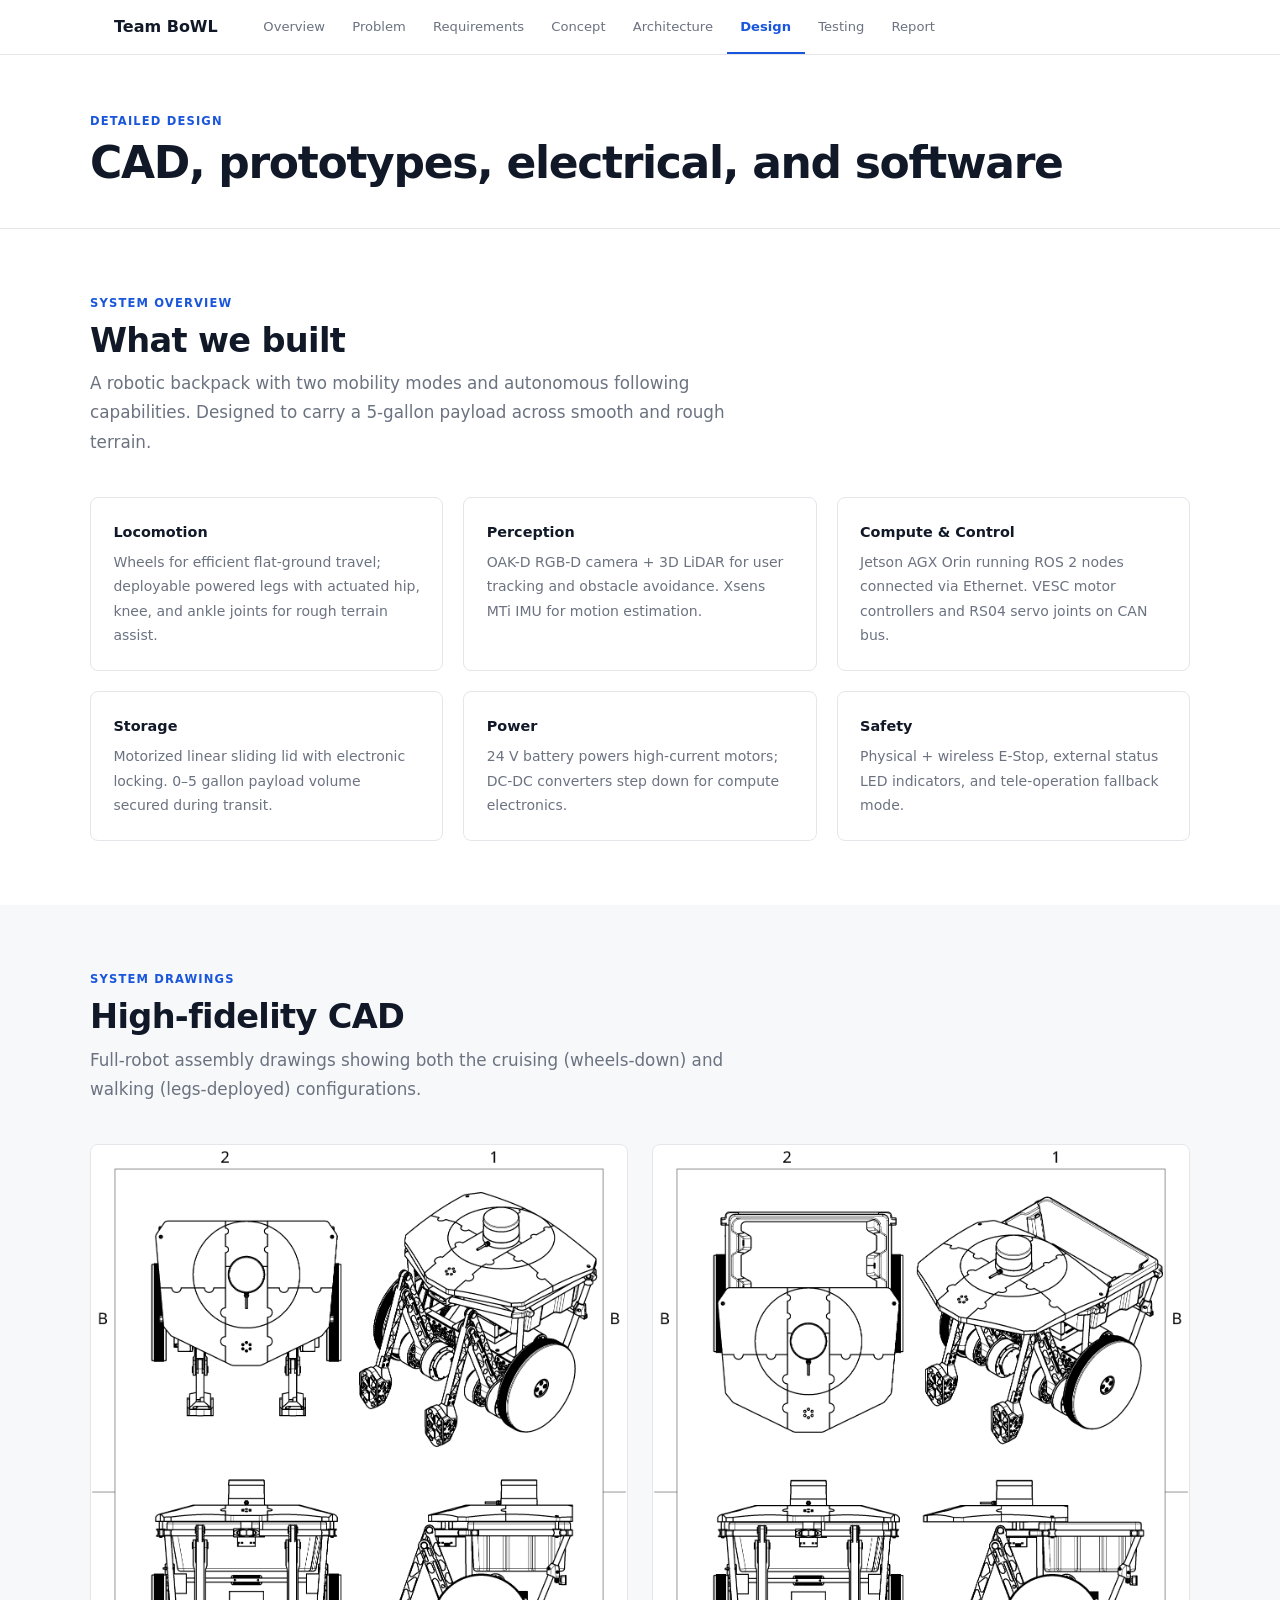
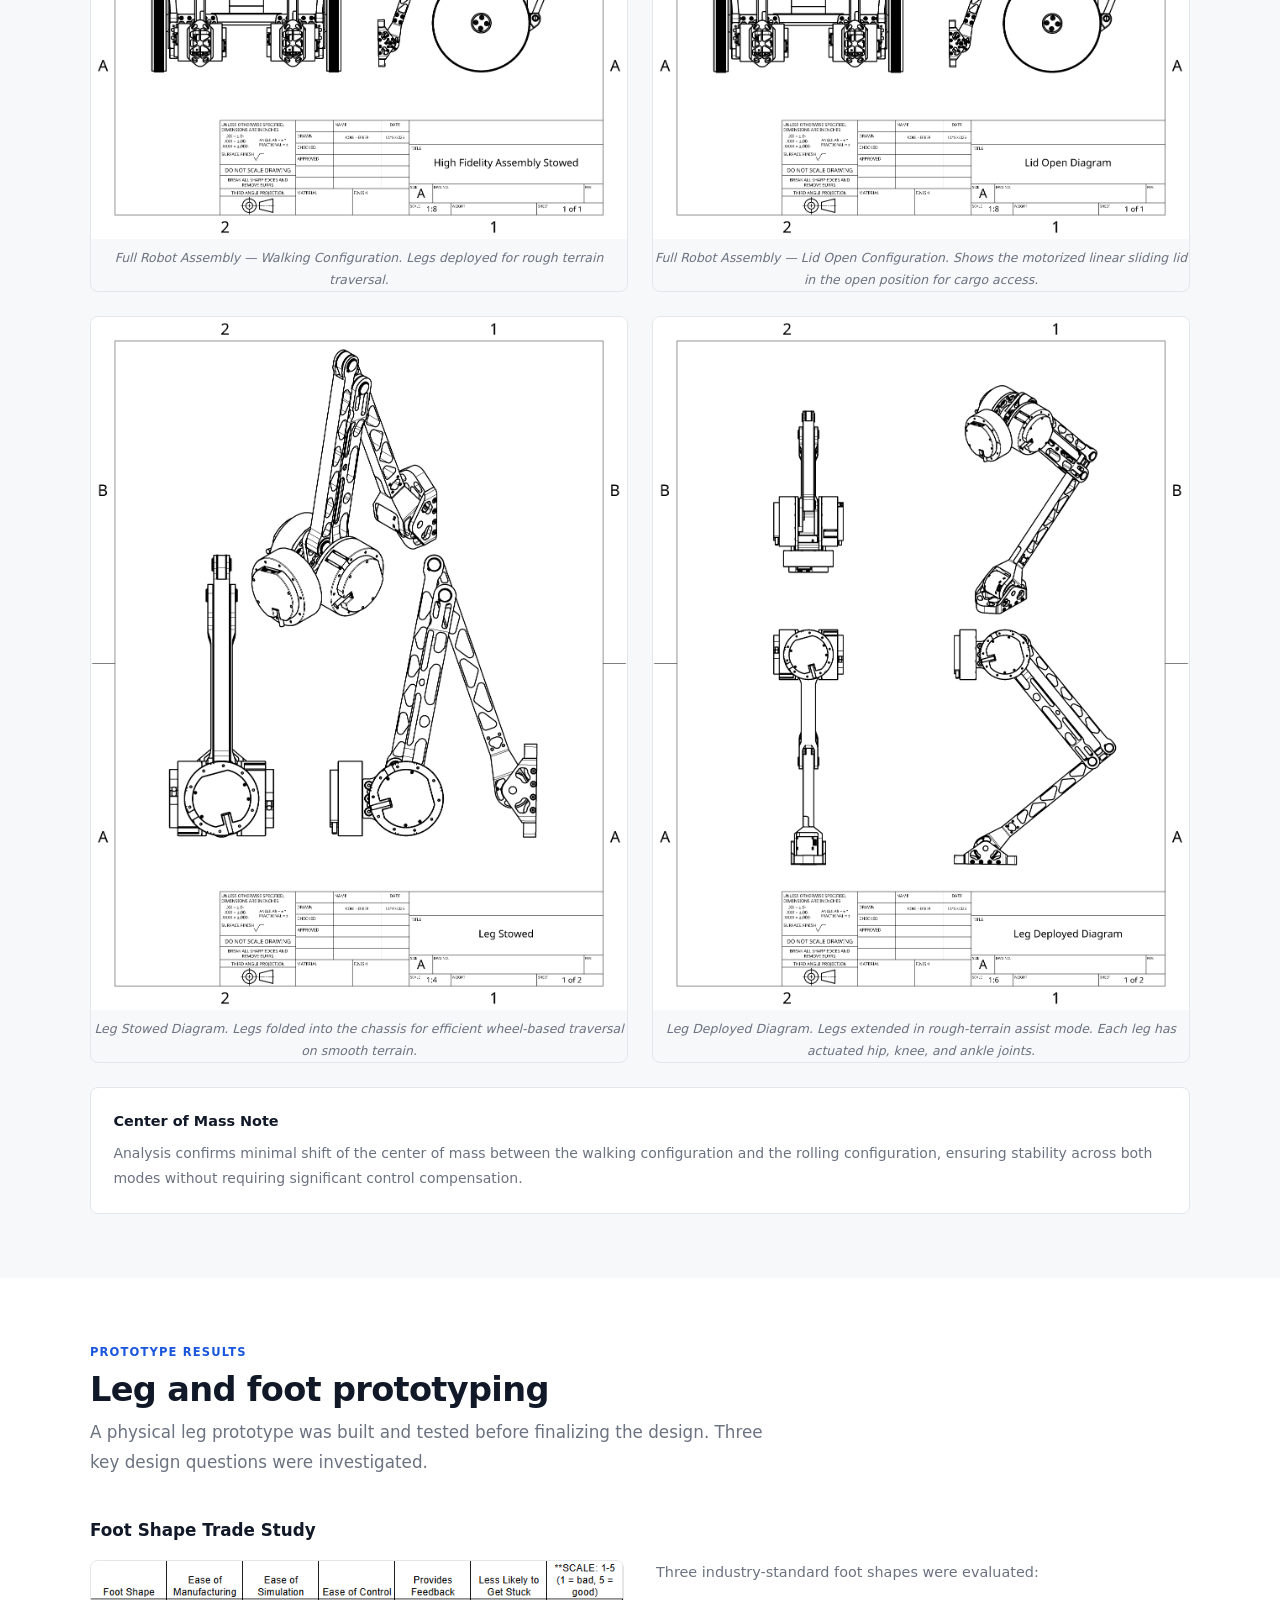
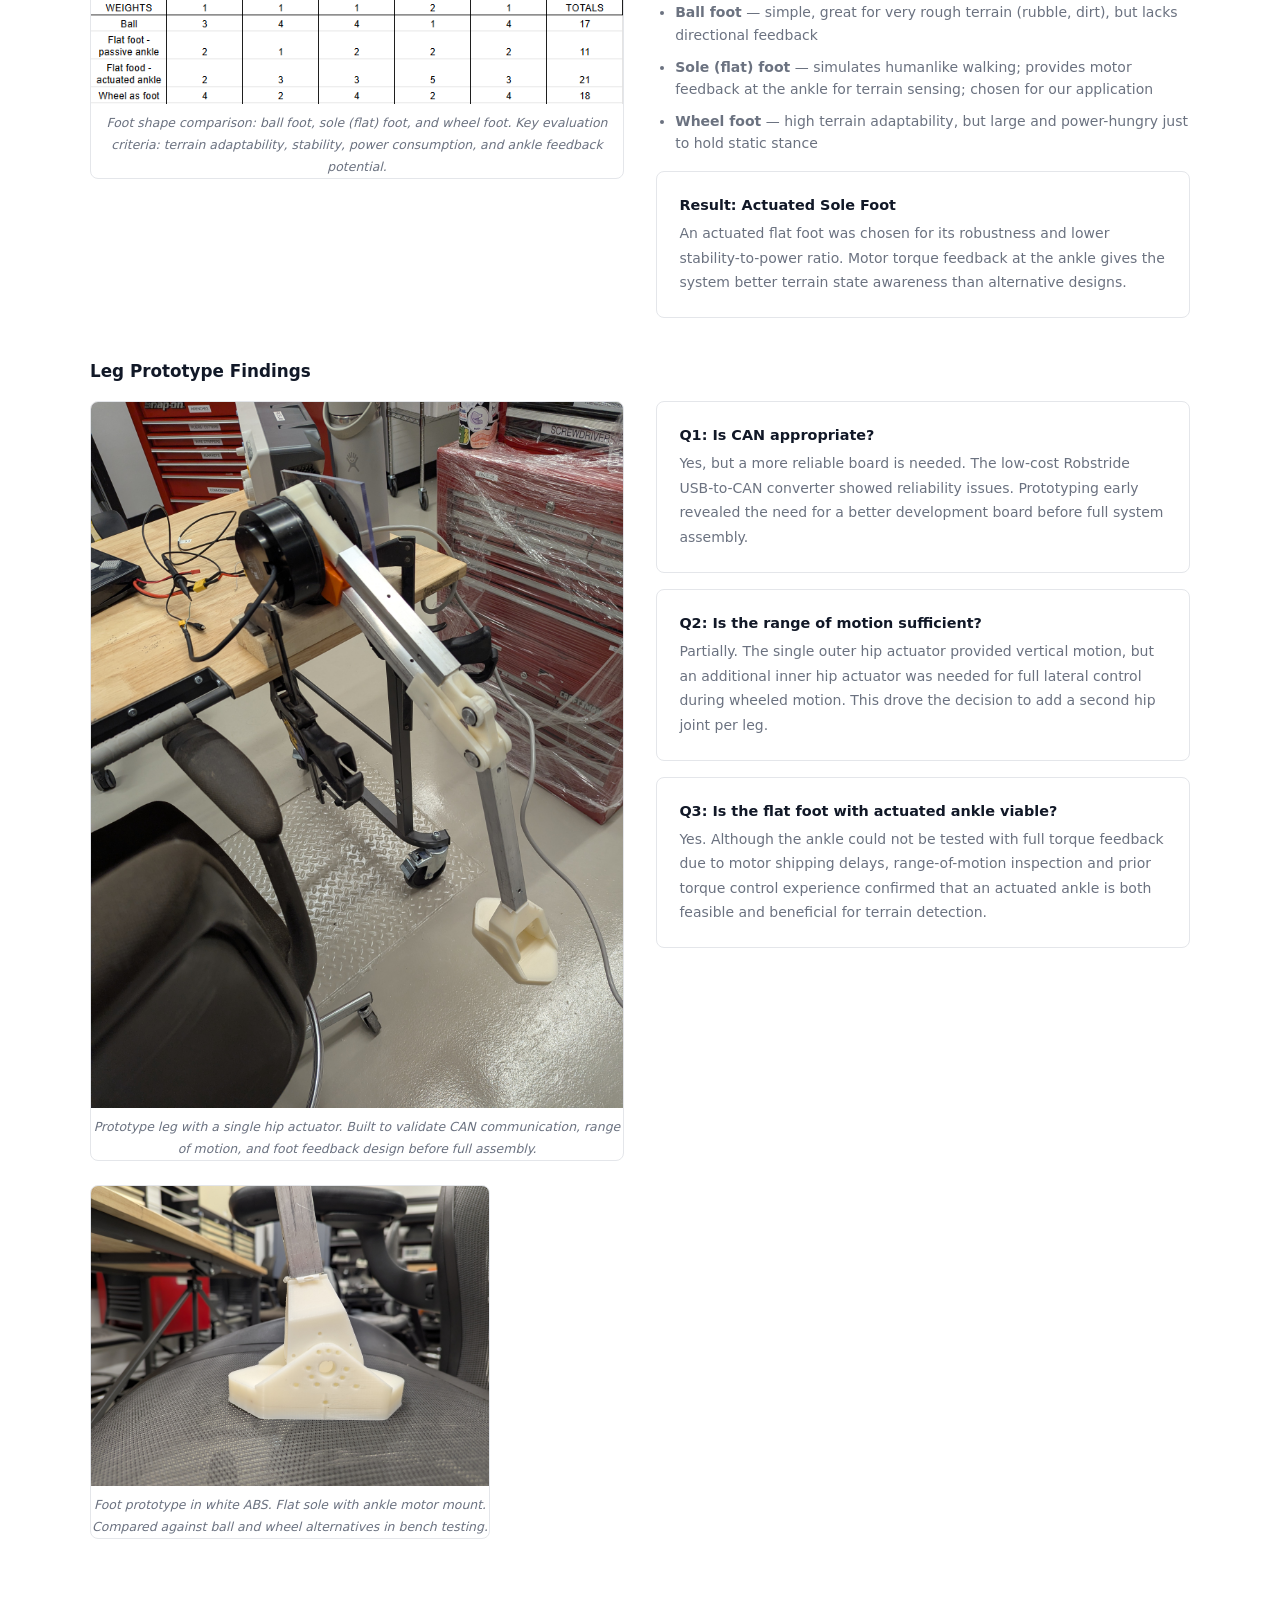
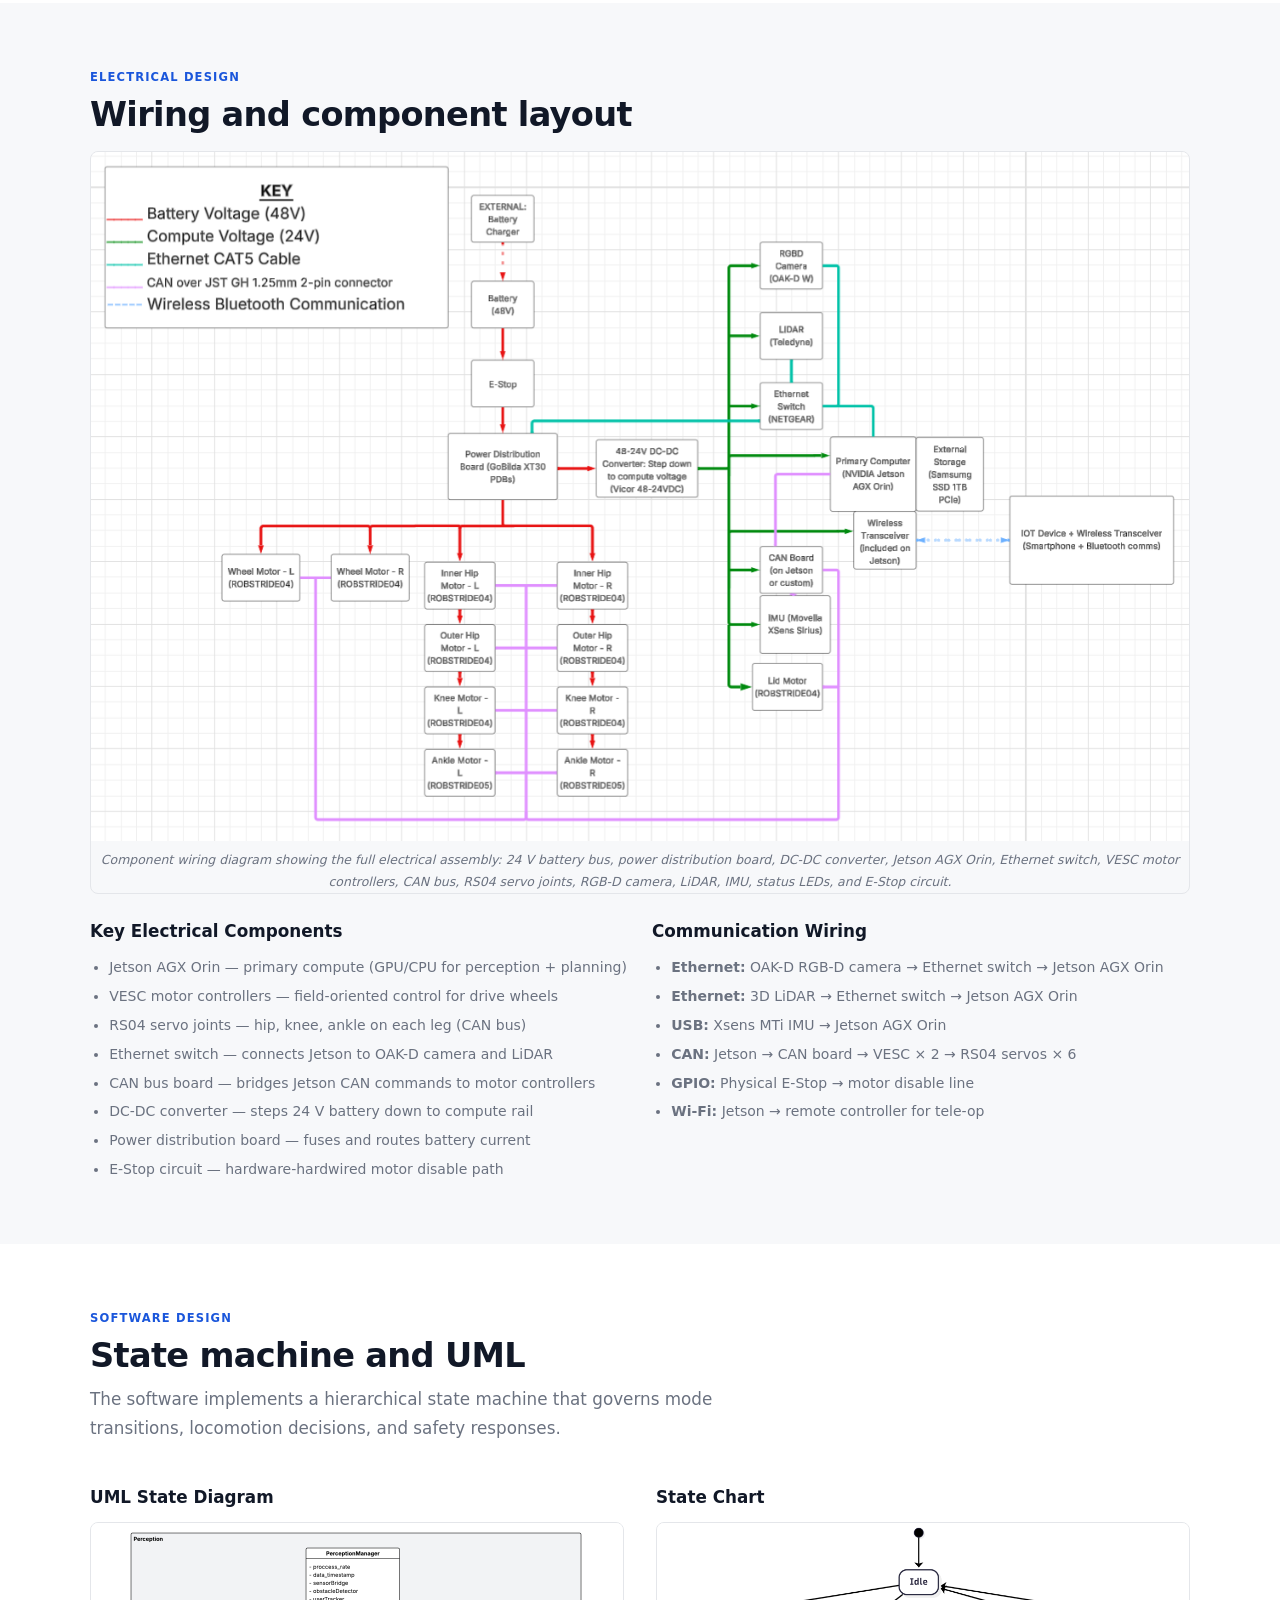
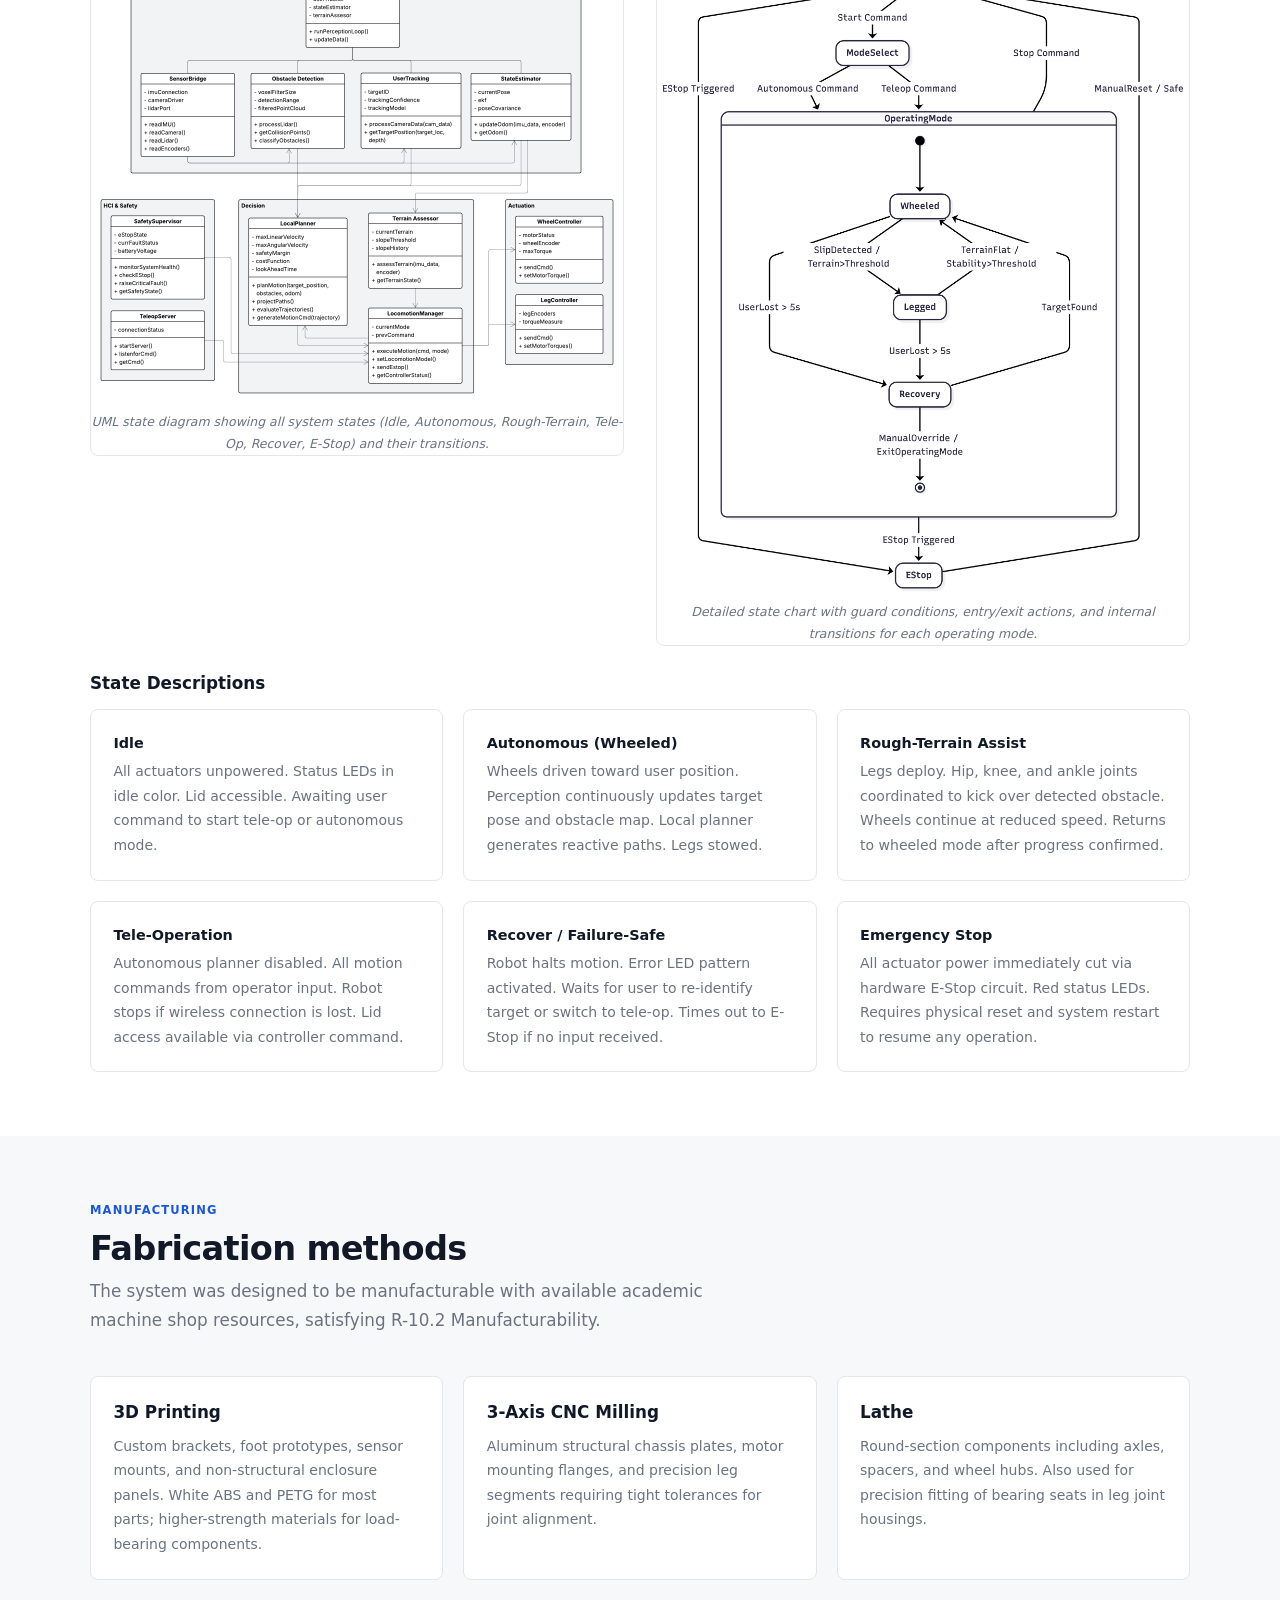
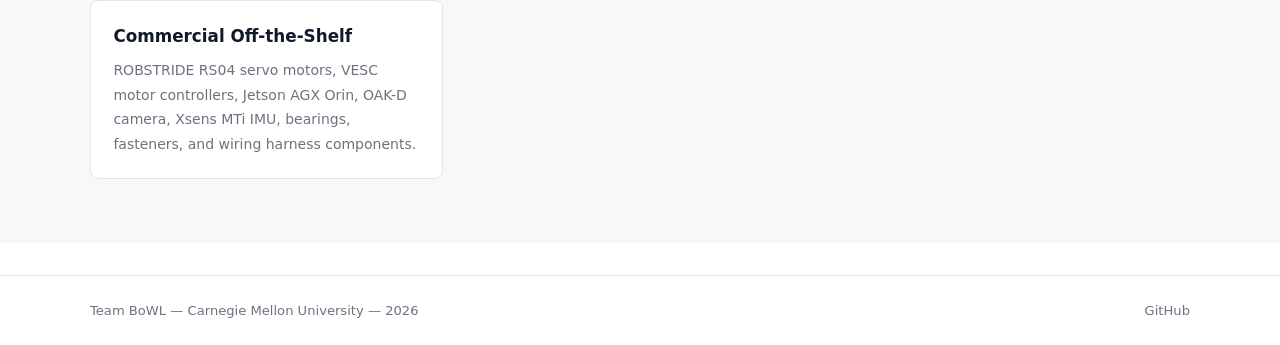
==== design.html @ 053c0d1e "Add full multi-page website for Team BoWL capstone project All eight pages (index, problem, requirem" ====
<!DOCTYPE html>
<html lang="en">
<head>
  <meta charset="UTF-8" /><meta name="viewport" content="width=device-width, initial-scale=1.0" />
  <title>Detailed Design — Team BoWL</title>
  <link rel="stylesheet" href="style.css" />
</head>
<body>
<nav>
  <div class="nav-inner">
    <a href="index.html" class="nav-logo">Team BoWL</a>
    <ul class="nav-links">
      <li><a href="index.html">Overview</a></li>
      <li><a href="problem.html">Problem</a></li>
      <li><a href="requirements.html">Requirements</a></li>
      <li><a href="concept.html">Concept</a></li>
      <li><a href="architecture.html">Architecture</a></li>
      <li><a href="design.html" class="active">Design</a></li>
      <li><a href="testing.html">Testing</a></li>
      <li><a href="report.html">Report</a></li>
    </ul>
  </div>
</nav>

<div class="page-header">
  <div class="page-header-inner">
    <p class="eyebrow">Detailed Design</p>
    <h1>CAD, prototypes, electrical, and software</h1>
  </div>
</div>

<!-- SYSTEM OVERVIEW -->
<section class="section">
  <div class="section-inner">
    <p class="eyebrow">System Overview</p>
    <h2>What we built</h2>
    <p class="lead" style="margin-top:0.5rem">A robotic backpack with two mobility modes and autonomous following capabilities. Designed to carry a 5-gallon payload across smooth and rough terrain.</p>
    <div class="grid-auto" style="margin-top:1.5rem">
      <div class="card">
        <h4 style="margin-bottom:0.4rem">Locomotion</h4>
        <p style="font-size:0.875rem; color:var(--text-sub)">Wheels for efficient flat-ground travel; deployable powered legs with actuated hip, knee, and ankle joints for rough terrain assist.</p>
      </div>
      <div class="card">
        <h4 style="margin-bottom:0.4rem">Perception</h4>
        <p style="font-size:0.875rem; color:var(--text-sub)">OAK-D RGB-D camera + 3D LiDAR for user tracking and obstacle avoidance. Xsens MTi IMU for motion estimation.</p>
      </div>
      <div class="card">
        <h4 style="margin-bottom:0.4rem">Compute &amp; Control</h4>
        <p style="font-size:0.875rem; color:var(--text-sub)">Jetson AGX Orin running ROS 2 nodes connected via Ethernet. VESC motor controllers and RS04 servo joints on CAN bus.</p>
      </div>
      <div class="card">
        <h4 style="margin-bottom:0.4rem">Storage</h4>
        <p style="font-size:0.875rem; color:var(--text-sub)">Motorized linear sliding lid with electronic locking. 0–5 gallon payload volume secured during transit.</p>
      </div>
      <div class="card">
        <h4 style="margin-bottom:0.4rem">Power</h4>
        <p style="font-size:0.875rem; color:var(--text-sub)">24 V battery powers high-current motors; DC-DC converters step down for compute electronics.</p>
      </div>
      <div class="card">
        <h4 style="margin-bottom:0.4rem">Safety</h4>
        <p style="font-size:0.875rem; color:var(--text-sub)">Physical + wireless E-Stop, external status LED indicators, and tele-operation fallback mode.</p>
      </div>
    </div>
  </div>
</section>

<!-- CAD DRAWINGS -->
<section class="section section-alt">
  <div class="section-inner">
    <p class="eyebrow">System Drawings</p>
    <h2>High-fidelity CAD</h2>
    <p class="lead" style="margin-top:0.5rem">Full-robot assembly drawings showing both the cruising (wheels-down) and walking (legs-deployed) configurations.</p>
    <div class="grid-2" style="margin-top:1.5rem; gap:1.5rem">
      <div class="img-bordered">
        <img src="assets/img/cad-assembly.png" alt="Full Robot Assembly Drawing — Walking Configuration" />
        <p class="img-caption">Full Robot Assembly — Walking Configuration. Legs deployed for rough terrain traversal.</p>
      </div>
      <div class="img-bordered">
        <img src="assets/img/cad-lid-open.png" alt="Full Robot Assembly Drawing — Lid Open" />
        <p class="img-caption">Full Robot Assembly — Lid Open Configuration. Shows the motorized linear sliding lid in the open position for cargo access.</p>
      </div>
      <div class="img-bordered">
        <img src="assets/img/leg-stowed.png" alt="Leg Stowed Diagram" />
        <p class="img-caption">Leg Stowed Diagram. Legs folded into the chassis for efficient wheel-based traversal on smooth terrain.</p>
      </div>
      <div class="img-bordered">
        <img src="assets/img/leg-deployed.png" alt="Leg Deployed Diagram" />
        <p class="img-caption">Leg Deployed Diagram. Legs extended in rough-terrain assist mode. Each leg has actuated hip, knee, and ankle joints.</p>
      </div>
    </div>
    <div class="card" style="margin-top:1.5rem">
      <h4 style="margin-bottom:0.5rem">Center of Mass Note</h4>
      <p style="font-size:0.875rem; color:var(--text-sub)">Analysis confirms minimal shift of the center of mass between the walking configuration and the rolling configuration, ensuring stability across both modes without requiring significant control compensation.</p>
    </div>
  </div>
</section>

<!-- PROTOTYPE RESULTS -->
<section class="section">
  <div class="section-inner">
    <p class="eyebrow">Prototype Results</p>
    <h2>Leg and foot prototyping</h2>
    <p class="lead" style="margin-top:0.5rem">A physical leg prototype was built and tested before finalizing the design. Three key design questions were investigated.</p>

    <div style="margin-top:1.5rem">
      <h3 style="margin-bottom:1rem">Foot Shape Trade Study</h3>
      <div class="grid-2" style="align-items:start; gap:2rem">
        <div class="img-bordered">
          <img src="assets/img/foot-shape-trade.png" alt="Foot shape trade study" />
          <p class="img-caption">Foot shape comparison: ball foot, sole (flat) foot, and wheel foot. Key evaluation criteria: terrain adaptability, stability, power consumption, and ankle feedback potential.</p>
        </div>
        <div>
          <p style="color:var(--text-sub); font-size:0.9rem; margin-bottom:1rem">Three industry-standard foot shapes were evaluated:</p>
          <ul style="font-size:0.875rem; color:var(--text-sub); display:flex; flex-direction:column; gap:0.6rem; padding-left:1.2rem">
            <li><strong>Ball foot</strong> — simple, great for very rough terrain (rubble, dirt), but lacks directional feedback</li>
            <li><strong>Sole (flat) foot</strong> — simulates humanlike walking; provides motor feedback at the ankle for terrain sensing; chosen for our application</li>
            <li><strong>Wheel foot</strong> — high terrain adaptability, but large and power-hungry just to hold static stance</li>
          </ul>
          <div class="card" style="margin-top:1rem">
            <h4 style="margin-bottom:0.25rem">Result: Actuated Sole Foot</h4>
            <p style="font-size:0.875rem; color:var(--text-sub)">An actuated flat foot was chosen for its robustness and lower stability-to-power ratio. Motor torque feedback at the ankle gives the system better terrain state awareness than alternative designs.</p>
          </div>
        </div>
      </div>
    </div>

    <div style="margin-top:2.5rem">
      <h3 style="margin-bottom:1rem">Leg Prototype Findings</h3>
      <div class="grid-2" style="align-items:start; gap:2rem">
        <div class="img-bordered">
          <img src="assets/img/leg-prototype.jpg" alt="Prototype leg with one actuator" />
          <p class="img-caption">Prototype leg with a single hip actuator. Built to validate CAN communication, range of motion, and foot feedback design before full assembly.</p>
        </div>
        <div style="display:flex; flex-direction:column; gap:1rem">
          <div class="card">
            <h4 style="margin-bottom:0.25rem">Q1: Is CAN appropriate?</h4>
            <p style="font-size:0.875rem; color:var(--text-sub)">Yes, but a more reliable board is needed. The low-cost Robstride USB-to-CAN converter showed reliability issues. Prototyping early revealed the need for a better development board before full system assembly.</p>
          </div>
          <div class="card">
            <h4 style="margin-bottom:0.25rem">Q2: Is the range of motion sufficient?</h4>
            <p style="font-size:0.875rem; color:var(--text-sub)">Partially. The single outer hip actuator provided vertical motion, but an additional inner hip actuator was needed for full lateral control during wheeled motion. This drove the decision to add a second hip joint per leg.</p>
          </div>
          <div class="card">
            <h4 style="margin-bottom:0.25rem">Q3: Is the flat foot with actuated ankle viable?</h4>
            <p style="font-size:0.875rem; color:var(--text-sub)">Yes. Although the ankle could not be tested with full torque feedback due to motor shipping delays, range-of-motion inspection and prior torque control experience confirmed that an actuated ankle is both feasible and beneficial for terrain detection.</p>
          </div>
        </div>
      </div>

      <div style="margin-top:1.5rem">
        <div class="img-bordered" style="max-width:400px">
          <img src="assets/img/foot.jpg" alt="Foot prototype in white ABS" />
          <p class="img-caption">Foot prototype in white ABS. Flat sole with ankle motor mount. Compared against ball and wheel alternatives in bench testing.</p>
        </div>
      </div>
    </div>
  </div>
</section>

<!-- ELECTRICAL -->
<section class="section section-alt">
  <div class="section-inner">
    <p class="eyebrow">Electrical Design</p>
    <h2>Wiring and component layout</h2>
    <div class="img-bordered" style="margin-top:1rem">
      <img src="assets/img/wiring.png" alt="Wiring diagram" />
      <p class="img-caption">Component wiring diagram showing the full electrical assembly: 24 V battery bus, power distribution board, DC-DC converter, Jetson AGX Orin, Ethernet switch, VESC motor controllers, CAN bus, RS04 servo joints, RGB-D camera, LiDAR, IMU, status LEDs, and E-Stop circuit.</p>
    </div>
    <div class="grid-2" style="margin-top:1.5rem; gap:1.5rem; align-items:start">
      <div>
        <h3 style="margin-bottom:0.75rem">Key Electrical Components</h3>
        <ul style="font-size:0.875rem; color:var(--text-sub); display:flex; flex-direction:column; gap:0.4rem; padding-left:1.2rem">
          <li>Jetson AGX Orin — primary compute (GPU/CPU for perception + planning)</li>
          <li>VESC motor controllers — field-oriented control for drive wheels</li>
          <li>RS04 servo joints — hip, knee, ankle on each leg (CAN bus)</li>
          <li>Ethernet switch — connects Jetson to OAK-D camera and LiDAR</li>
          <li>CAN bus board — bridges Jetson CAN commands to motor controllers</li>
          <li>DC-DC converter — steps 24 V battery down to compute rail</li>
          <li>Power distribution board — fuses and routes battery current</li>
          <li>E-Stop circuit — hardware-hardwired motor disable path</li>
        </ul>
      </div>
      <div>
        <h3 style="margin-bottom:0.75rem">Communication Wiring</h3>
        <ul style="font-size:0.875rem; color:var(--text-sub); display:flex; flex-direction:column; gap:0.4rem; padding-left:1.2rem">
          <li><strong>Ethernet:</strong> OAK-D RGB-D camera → Ethernet switch → Jetson AGX Orin</li>
          <li><strong>Ethernet:</strong> 3D LiDAR → Ethernet switch → Jetson AGX Orin</li>
          <li><strong>USB:</strong> Xsens MTi IMU → Jetson AGX Orin</li>
          <li><strong>CAN:</strong> Jetson → CAN board → VESC × 2 → RS04 servos × 6</li>
          <li><strong>GPIO:</strong> Physical E-Stop → motor disable line</li>
          <li><strong>Wi-Fi:</strong> Jetson → remote controller for tele-op</li>
        </ul>
      </div>
    </div>
  </div>
</section>

<!-- SOFTWARE DESIGN -->
<section class="section">
  <div class="section-inner">
    <p class="eyebrow">Software Design</p>
    <h2>State machine and UML</h2>
    <p class="lead" style="margin-top:0.5rem">The software implements a hierarchical state machine that governs mode transitions, locomotion decisions, and safety responses.</p>

    <div class="grid-2" style="margin-top:1.5rem; gap:2rem; align-items:start">
      <div>
        <h3 style="margin-bottom:0.75rem">UML State Diagram</h3>
        <div class="img-bordered">
          <img src="assets/img/uml-state.png" alt="UML State Diagram" />
          <p class="img-caption">UML state diagram showing all system states (Idle, Autonomous, Rough-Terrain, Tele-Op, Recover, E-Stop) and their transitions.</p>
        </div>
      </div>
      <div>
        <h3 style="margin-bottom:0.75rem">State Chart</h3>
        <div class="img-bordered">
          <img src="assets/img/state-chart.png" alt="State Chart" />
          <p class="img-caption">Detailed state chart with guard conditions, entry/exit actions, and internal transitions for each operating mode.</p>
        </div>
      </div>
    </div>

    <div style="margin-top:1.5rem">
      <h3 style="margin-bottom:0.75rem">State Descriptions</h3>
      <div class="grid-auto">
        <div class="card">
          <h4 style="margin-bottom:0.25rem">Idle</h4>
          <p style="font-size:0.875rem; color:var(--text-sub)">All actuators unpowered. Status LEDs in idle color. Lid accessible. Awaiting user command to start tele-op or autonomous mode.</p>
        </div>
        <div class="card">
          <h4 style="margin-bottom:0.25rem">Autonomous (Wheeled)</h4>
          <p style="font-size:0.875rem; color:var(--text-sub)">Wheels driven toward user position. Perception continuously updates target pose and obstacle map. Local planner generates reactive paths. Legs stowed.</p>
        </div>
        <div class="card">
          <h4 style="margin-bottom:0.25rem">Rough-Terrain Assist</h4>
          <p style="font-size:0.875rem; color:var(--text-sub)">Legs deploy. Hip, knee, and ankle joints coordinated to kick over detected obstacle. Wheels continue at reduced speed. Returns to wheeled mode after progress confirmed.</p>
        </div>
        <div class="card">
          <h4 style="margin-bottom:0.25rem">Tele-Operation</h4>
          <p style="font-size:0.875rem; color:var(--text-sub)">Autonomous planner disabled. All motion commands from operator input. Robot stops if wireless connection is lost. Lid access available via controller command.</p>
        </div>
        <div class="card">
          <h4 style="margin-bottom:0.25rem">Recover / Failure-Safe</h4>
          <p style="font-size:0.875rem; color:var(--text-sub)">Robot halts motion. Error LED pattern activated. Waits for user to re-identify target or switch to tele-op. Times out to E-Stop if no input received.</p>
        </div>
        <div class="card">
          <h4 style="margin-bottom:0.25rem">Emergency Stop</h4>
          <p style="font-size:0.875rem; color:var(--text-sub)">All actuator power immediately cut via hardware E-Stop circuit. Red status LEDs. Requires physical reset and system restart to resume any operation.</p>
        </div>
      </div>
    </div>
  </div>
</section>

<!-- MANUFACTURING -->
<section class="section section-alt">
  <div class="section-inner">
    <p class="eyebrow">Manufacturing</p>
    <h2>Fabrication methods</h2>
    <p class="lead" style="margin-top:0.5rem">The system was designed to be manufacturable with available academic machine shop resources, satisfying R-10.2 Manufacturability.</p>
    <div class="grid-auto" style="margin-top:1.5rem">
      <div class="card">
        <h3 style="margin-bottom:0.5rem">3D Printing</h3>
        <p style="font-size:0.875rem; color:var(--text-sub)">Custom brackets, foot prototypes, sensor mounts, and non-structural enclosure panels. White ABS and PETG for most parts; higher-strength materials for load-bearing components.</p>
      </div>
      <div class="card">
        <h3 style="margin-bottom:0.5rem">3-Axis CNC Milling</h3>
        <p style="font-size:0.875rem; color:var(--text-sub)">Aluminum structural chassis plates, motor mounting flanges, and precision leg segments requiring tight tolerances for joint alignment.</p>
      </div>
      <div class="card">
        <h3 style="margin-bottom:0.5rem">Lathe</h3>
        <p style="font-size:0.875rem; color:var(--text-sub)">Round-section components including axles, spacers, and wheel hubs. Also used for precision fitting of bearing seats in leg joint housings.</p>
      </div>
      <div class="card">
        <h3 style="margin-bottom:0.5rem">Commercial Off-the-Shelf</h3>
        <p style="font-size:0.875rem; color:var(--text-sub)">ROBSTRIDE RS04 servo motors, VESC motor controllers, Jetson AGX Orin, OAK-D camera, Xsens MTi IMU, bearings, fasteners, and wiring harness components.</p>
      </div>
    </div>
  </div>
</section>

<footer><div class="footer-inner"><span>Team BoWL &mdash; Carnegie Mellon University &mdash; 2026</span><a href="https://github.com/ColeHerber/team-bowl" target="_blank">GitHub</a></div></footer>
</body>
</html>
---- style.css ----
/* ─── Reset & Base ───────────────────────────────────────────────────────── */
*, *::before, *::after { box-sizing: border-box; margin: 0; padding: 0; }
:root {
  --bg: #ffffff; --bg-alt: #f7f8fa; --bg-dark: #111827;
  --border: #e4e6ea; --text: #111827; --text-sub: #6b7280;
  --accent: #1a56db; --accent-h: #1648c4;
  --pass: #166534; --pass-bg: #dcfce7;
  --partial: #92400e; --partial-bg: #fef3c7;
  --fail: #991b1b; --fail-bg: #fee2e2;
  --h: #7c3aed; --m: #0369a1; --l: #374151;
  --radius: 8px; --max-w: 1100px;
  --font: 'Inter', system-ui, -apple-system, sans-serif;
}
html { scroll-behavior: smooth; }
body { font-family: var(--font); color: var(--text); background: var(--bg); line-height: 1.6; }
a { color: inherit; text-decoration: none; }
img { max-width: 100%; display: block; }
p { line-height: 1.75; }

/* ─── Typography ─────────────────────────────────────────────────────────── */
h1 { font-size: clamp(2rem, 5vw, 3.4rem); font-weight: 800; letter-spacing: -0.03em; line-height: 1.1; }
h2 { font-size: clamp(1.5rem, 3vw, 2.1rem); font-weight: 700; letter-spacing: -0.02em; line-height: 1.2; margin-bottom: 0.75rem; }
h3 { font-size: 1.05rem; font-weight: 700; margin-bottom: 0.4rem; }
h4 { font-size: 0.9rem; font-weight: 700; }
.eyebrow { font-size: 0.72rem; font-weight: 700; text-transform: uppercase; letter-spacing: 0.1em; color: var(--accent); margin-bottom: 0.5rem; }
.lead { font-size: 1.05rem; color: var(--text-sub); max-width: 680px; margin-bottom: 2.5rem; }
.img-caption { font-size: 0.78rem; color: var(--text-sub); margin-top: 0.5rem; text-align: center; font-style: italic; }

/* ─── Nav ────────────────────────────────────────────────────────────────── */
nav {
  position: sticky; top: 0; z-index: 100;
  background: rgba(255,255,255,0.95); backdrop-filter: blur(10px);
  border-bottom: 1px solid var(--border);
}
.nav-inner {
  max-width: var(--max-w); margin: 0 auto; padding: 0 1.5rem;
  height: 54px; display: flex; align-items: center; gap: 2rem;
}
.nav-logo { font-weight: 800; font-size: 1rem; white-space: nowrap; flex-shrink: 0; }
.nav-links { display: flex; gap: 0; list-style: none; flex-wrap: nowrap; overflow-x: auto; }
.nav-links a { display: block; padding: 0 0.85rem; height: 54px; line-height: 54px; font-size: 0.82rem; color: var(--text-sub); white-space: nowrap; transition: color 0.15s; border-bottom: 2px solid transparent; }
.nav-links a:hover { color: var(--text); }
.nav-links a.active { color: var(--accent); border-bottom-color: var(--accent); font-weight: 600; }

/* ─── Page header ────────────────────────────────────────────────────────── */
.page-header { padding: 3.5rem 2rem 2.5rem; border-bottom: 1px solid var(--border); }
.page-header-inner { max-width: var(--max-w); margin: 0 auto; }
.page-header h1 { font-size: clamp(1.75rem, 4vw, 2.75rem); }

/* ─── Layout ─────────────────────────────────────────────────────────────── */
.section { padding: 4rem 2rem; }
.section-alt { background: var(--bg-alt); }
.section-inner { max-width: var(--max-w); margin: 0 auto; }
.section-inner > h2 { margin-bottom: 0.5rem; }

/* ─── Buttons ────────────────────────────────────────────────────────────── */
.btn { display: inline-block; padding: 0.6rem 1.3rem; border-radius: var(--radius); font-size: 0.875rem; font-weight: 600; transition: background 0.15s, border-color 0.15s; cursor: pointer; }
.btn-primary { background: var(--accent); color: #fff; }
.btn-primary:hover { background: var(--accent-h); }
.btn-secondary { border: 1.5px solid var(--border); color: var(--text); background: transparent; }
.btn-secondary:hover { background: var(--bg-alt); }
.btn-sm { padding: 0.35rem 0.85rem; font-size: 0.78rem; }

/* ─── Badges ─────────────────────────────────────────────────────────────── */
.badge { display: inline-block; padding: 0.2rem 0.55rem; border-radius: 999px; font-size: 0.7rem; font-weight: 700; }
.badge-h { background: #ede9fe; color: var(--h); }
.badge-m { background: #e0f2fe; color: var(--m); }
.badge-l { background: #f3f4f6; color: var(--l); }
.badge-pass { background: var(--pass-bg); color: var(--pass); }
.badge-partial { background: var(--partial-bg); color: var(--partial); }
.badge-fail { background: var(--fail-bg); color: var(--fail); }
.badge-na { background: #f3f4f6; color: #6b7280; }

/* ─── Cards ──────────────────────────────────────────────────────────────── */
.card { border: 1px solid var(--border); border-radius: var(--radius); padding: 1.4rem; background: var(--bg); }
.card-alt { background: var(--bg-alt); }

/* ─── Grids ──────────────────────────────────────────────────────────────── */
.grid-2 { display: grid; grid-template-columns: 1fr 1fr; gap: 1.5rem; }
.grid-3 { display: grid; grid-template-columns: repeat(3,1fr); gap: 1.25rem; }
.grid-4 { display: grid; grid-template-columns: repeat(4,1fr); gap: 1rem; }
.grid-auto { display: grid; grid-template-columns: repeat(auto-fill, minmax(280px, 1fr)); gap: 1.25rem; }
.grid-auto-sm { display: grid; grid-template-columns: repeat(auto-fill, minmax(180px, 1fr)); gap: 1rem; }

/* ─── Tables ─────────────────────────────────────────────────────────────── */
.table-wrap { overflow-x: auto; border: 1px solid var(--border); border-radius: var(--radius); }
table { width: 100%; border-collapse: collapse; font-size: 0.875rem; }
thead { background: var(--bg-alt); }
th { padding: 0.75rem 1rem; text-align: left; font-weight: 700; font-size: 0.78rem; text-transform: uppercase; letter-spacing: 0.05em; color: var(--text-sub); border-bottom: 1px solid var(--border); white-space: nowrap; }
td { padding: 0.75rem 1rem; border-bottom: 1px solid var(--border); vertical-align: top; }
tr:last-child td { border-bottom: none; }
tr:hover td { background: var(--bg-alt); }

/* ─── Images ─────────────────────────────────────────────────────────────── */
.img-bordered { border: 1px solid var(--border); border-radius: var(--radius); overflow: hidden; }
.img-bordered img { width: 100%; border-radius: 0; }
.img-rounded img { border-radius: var(--radius); }
.img-shadow img { box-shadow: 0 4px 20px rgba(0,0,0,0.1); border-radius: var(--radius); }

/* ─── Spec grid ──────────────────────────────────────────────────────────── */
.spec-grid { display: grid; grid-template-columns: repeat(auto-fill, minmax(150px,1fr)); gap: 0.875rem; }
.spec-card { background: var(--bg-alt); border: 1px solid var(--border); border-radius: var(--radius); padding: 1rem 1.1rem; }
.spec-label { font-size: 0.68rem; font-weight: 700; text-transform: uppercase; letter-spacing: 0.06em; color: var(--text-sub); margin-bottom: 0.25rem; }
.spec-value { font-size: 0.9rem; font-weight: 600; }

/* ─── Stat cards ─────────────────────────────────────────────────────────── */
.stat-grid { display: grid; grid-template-columns: repeat(auto-fill, minmax(200px, 1fr)); gap: 1rem; }
.stat-card { background: var(--bg); border: 1px solid var(--border); border-radius: var(--radius); padding: 1.5rem; }
.stat-number { font-size: 2rem; font-weight: 800; letter-spacing: -0.02em; color: var(--accent); line-height: 1; margin-bottom: 0.25rem; }
.stat-label { font-size: 0.82rem; color: var(--text-sub); font-weight: 500; }

/* ─── Section nav cards ──────────────────────────────────────────────────── */
.nav-cards { display: grid; grid-template-columns: repeat(auto-fill, minmax(300px, 1fr)); gap: 1.25rem; }
.nav-card { border: 1px solid var(--border); border-radius: var(--radius); padding: 1.75rem; background: var(--bg); display: flex; flex-direction: column; gap: 0.5rem; transition: border-color 0.15s, box-shadow 0.15s; }
.nav-card:hover { border-color: var(--accent); box-shadow: 0 0 0 3px rgba(26,86,219,0.07); }
.nav-card-icon { font-size: 1.75rem; margin-bottom: 0.25rem; }
.nav-card h3 { font-size: 1.1rem; }
.nav-card p { font-size: 0.875rem; color: var(--text-sub); flex: 1; line-height: 1.65; }
.nav-card-link { font-size: 0.82rem; color: var(--accent); font-weight: 600; margin-top: 0.25rem; }

/* ─── Hero (index) ───────────────────────────────────────────────────────── */
#hero { padding: 5rem 2rem 4rem; }
.hero-inner { max-width: var(--max-w); margin: 0 auto; display: grid; grid-template-columns: 1fr 1fr; gap: 3rem; align-items: center; }
.hero-label { font-size: 0.72rem; font-weight: 700; text-transform: uppercase; letter-spacing: 0.1em; color: var(--accent); margin-bottom: 0.75rem; }
.hero-sub { font-size: 1.05rem; color: var(--text-sub); max-width: 480px; margin: 1.2rem 0 2rem; }
.hero-buttons { display: flex; gap: 0.75rem; flex-wrap: wrap; }
.hero-img img { width: 100%; border-radius: 12px; box-shadow: 0 8px 32px rgba(0,0,0,0.12); }

/* ─── Video ──────────────────────────────────────────────────────────────── */
.video-full { border-radius: var(--radius); overflow: hidden; aspect-ratio: 16/9; margin-bottom: 1rem; }
.video-full iframe { width: 100%; height: 100%; border: 0; }
.video-grid { display: grid; grid-template-columns: repeat(auto-fill, minmax(300px, 1fr)); gap: 1.25rem; }
.video-placeholder { border: 2px dashed var(--border); border-radius: var(--radius); aspect-ratio: 16/9; display: flex; align-items: center; justify-content: center; background: var(--bg-alt); }
.video-placeholder-inner { text-align: center; color: var(--text-sub); }
.video-placeholder-inner .play-icon { font-size: 1.75rem; opacity: 0.4; margin-bottom: 0.4rem; }
.video-placeholder-inner p { font-weight: 600; font-size: 0.875rem; }
.video-placeholder-inner span { font-size: 0.78rem; }

/* ─── Team ───────────────────────────────────────────────────────────────── */
.team-grid { display: grid; grid-template-columns: repeat(auto-fill, minmax(200px, 1fr)); gap: 1.25rem; }
.team-card { border: 1px solid var(--border); border-radius: var(--radius); padding: 1.5rem; text-align: center; }
.team-avatar { width: 60px; height: 60px; border-radius: 50%; background: var(--c, var(--accent)); color: #fff; font-size: 1rem; font-weight: 800; display: flex; align-items: center; justify-content: center; margin: 0 auto 0.9rem; }
.team-name { font-weight: 700; font-size: 0.95rem; margin-bottom: 0.2rem; }
.team-role { font-size: 0.8rem; color: var(--text-sub); margin-bottom: 0.5rem; }
.team-email { font-size: 0.76rem; color: var(--accent); }
.team-email:hover { text-decoration: underline; }

/* ─── Requirements ───────────────────────────────────────────────────────── */
.req-category { margin-bottom: 2.5rem; }
.req-category-header { display: flex; align-items: baseline; gap: 0.75rem; padding-bottom: 0.6rem; border-bottom: 2px solid var(--border); margin-bottom: 1rem; }
.req-category-header h3 { font-size: 1.1rem; }
.req-row { border: 1px solid var(--border); border-radius: var(--radius); padding: 1.1rem 1.25rem; margin-bottom: 0.6rem; display: grid; grid-template-columns: 60px 1fr auto; gap: 1rem; align-items: start; background: var(--bg); }
.req-id-col { font-size: 0.72rem; font-weight: 700; color: var(--text-sub); letter-spacing: 0.04em; padding-top: 0.15rem; }
.req-content { }
.req-title { font-weight: 700; font-size: 0.9rem; margin-bottom: 0.2rem; }
.req-desc { font-size: 0.83rem; color: var(--text-sub); margin-bottom: 0.2rem; }
.req-criterion { font-size: 0.8rem; color: var(--text); background: var(--bg-alt); padding: 0.35rem 0.6rem; border-radius: 4px; border-left: 3px solid var(--border); margin-top: 0.4rem; }
.req-status-col { padding-top: 0.1rem; white-space: nowrap; }

/* ─── Use cases ──────────────────────────────────────────────────────────── */
.usecase-card { border: 1px solid var(--border); border-radius: var(--radius); padding: 1.4rem; }
.usecase-card h3 { font-size: 1rem; margin-bottom: 0.5rem; }
.usecase-meta { display: flex; gap: 0.5rem; flex-wrap: wrap; margin-bottom: 0.75rem; }
.usecase-meta span { font-size: 0.72rem; background: var(--bg-alt); border: 1px solid var(--border); padding: 0.2rem 0.5rem; border-radius: 4px; color: var(--text-sub); }
.usecase-card p { font-size: 0.875rem; color: var(--text-sub); }

/* ─── Mode cards ─────────────────────────────────────────────────────────── */
.mode-card { border: 1px solid var(--border); border-radius: var(--radius); padding: 1.4rem; }
.mode-num { font-size: 0.68rem; font-weight: 800; letter-spacing: 0.08em; color: var(--accent); margin-bottom: 0.4rem; }
.mode-card-id { font-size: 0.68rem; font-weight: 800; letter-spacing: 0.08em; color: var(--accent); margin-bottom: 0.4rem; }
.mode-card p { font-size: 0.875rem; color: var(--text-sub); }

/* ─── Data tables ────────────────────────────────────────────────────────── */
.table-scroll { overflow-x: auto; border: 1px solid var(--border); border-radius: var(--radius); }
.data-table { width: 100%; border-collapse: collapse; font-size: 0.875rem; }
.data-table thead { background: var(--bg-alt); }
.data-table th { padding: 0.75rem 1rem; text-align: left; font-weight: 700; font-size: 0.78rem; text-transform: uppercase; letter-spacing: 0.05em; color: var(--text-sub); border-bottom: 1px solid var(--border); white-space: nowrap; }
.data-table td { padding: 0.75rem 1rem; border-bottom: 1px solid var(--border); vertical-align: top; }
.data-table tr:last-child td { border-bottom: none; }
.data-table tr:hover td { background: var(--bg-alt); }

/* ─── Failure modes ──────────────────────────────────────────────────────── */
.fm-table td:first-child { font-weight: 700; white-space: nowrap; }
.severity-high { color: var(--fail); font-weight: 700; }
.severity-med  { color: var(--partial); font-weight: 700; }
.severity-low  { color: var(--pass); font-weight: 700; }

/* ─── PDF embed ──────────────────────────────────────────────────────────── */
.report-iframe { width: 100%; height: 85vh; border: 1px solid var(--border); border-radius: var(--radius); display: block; }

/* ─── Footer ─────────────────────────────────────────────────────────────── */
footer { border-top: 1px solid var(--border); padding: 1.5rem 2rem; margin-top: 2rem; }
.footer-inner { max-width: var(--max-w); margin: 0 auto; display: flex; align-items: center; justify-content: space-between; font-size: 0.82rem; color: var(--text-sub); }
.footer-inner a:hover { color: var(--text); }

/* ─── Responsive ─────────────────────────────────────────────────────────── */
@media (max-width: 768px) {
  .hero-inner, .grid-2 { grid-template-columns: 1fr; }
  .hero-img { order: -1; }
  .grid-3, .grid-4 { grid-template-columns: repeat(auto-fill, minmax(220px, 1fr)); }
  .nav-links a { padding: 0 0.55rem; font-size: 0.75rem; }
  .req-row { grid-template-columns: 1fr; }
  .footer-inner { flex-direction: column; gap: 0.5rem; text-align: center; }
}
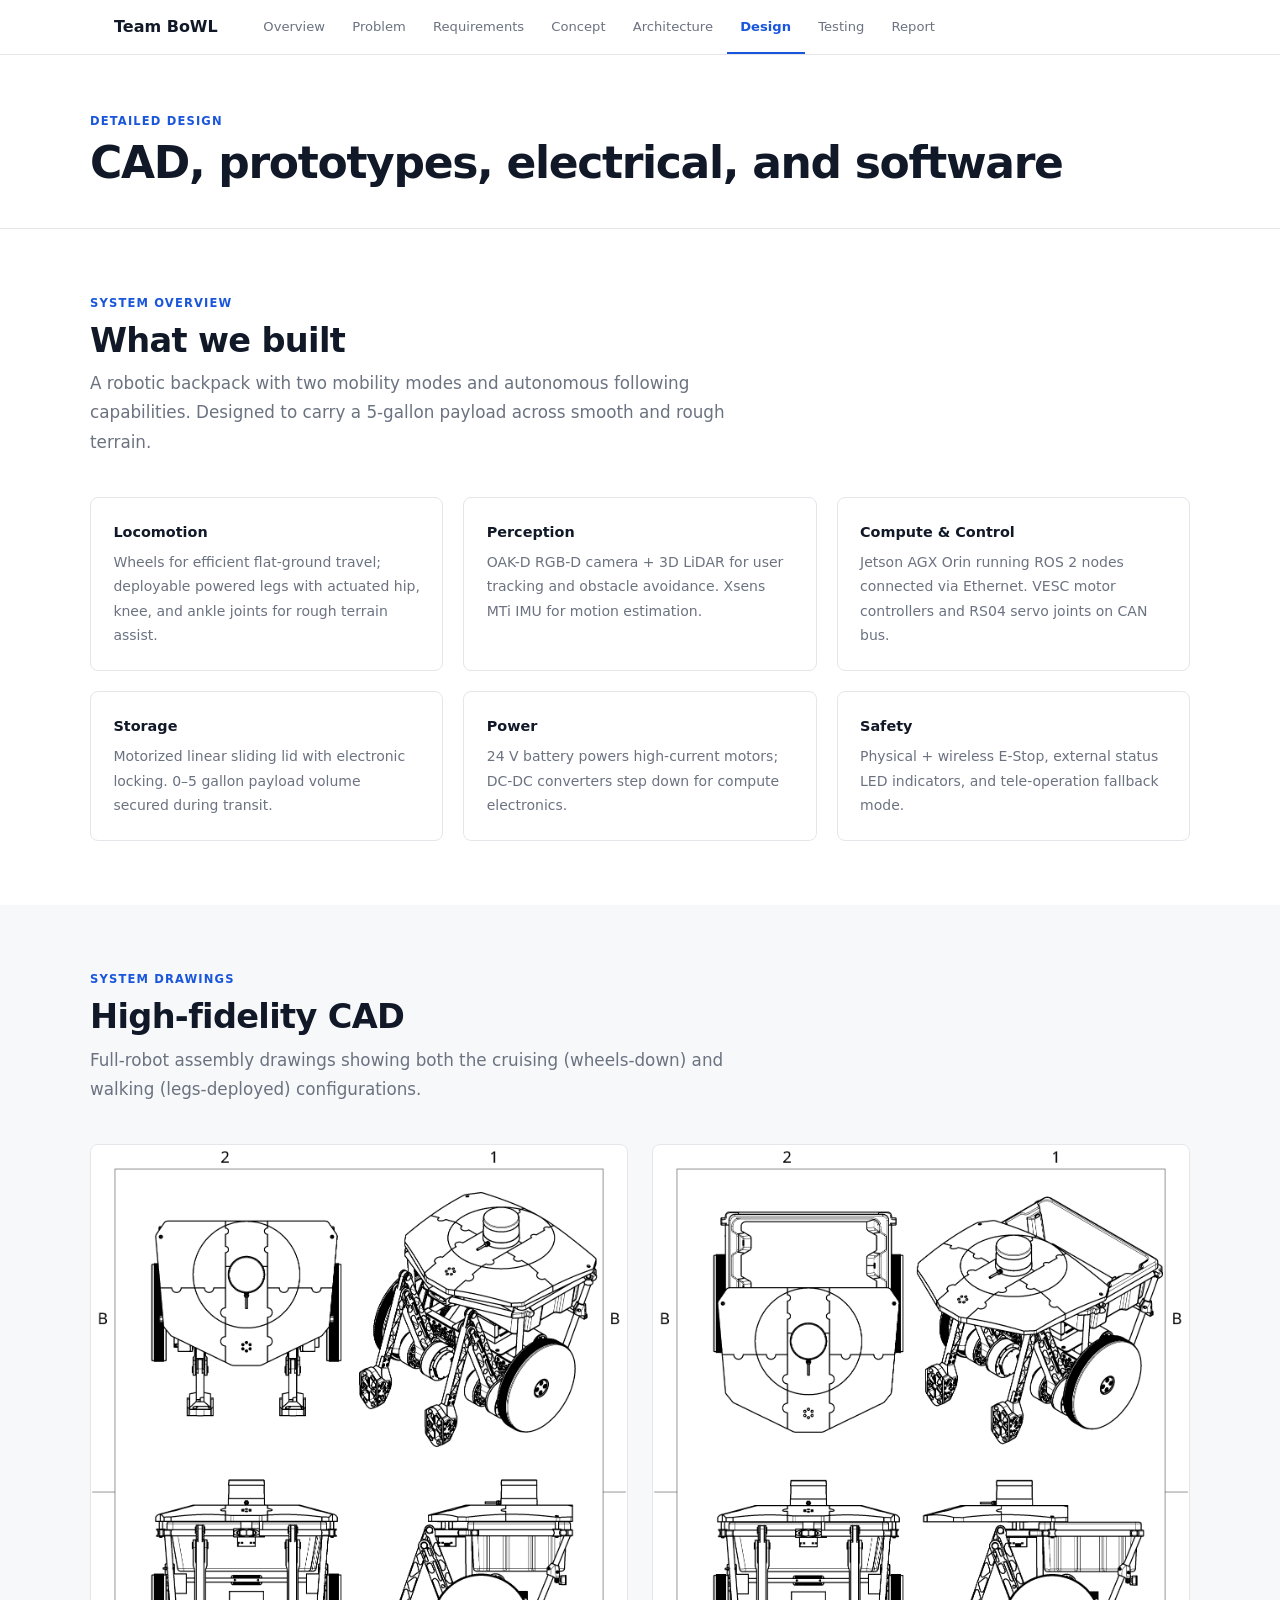
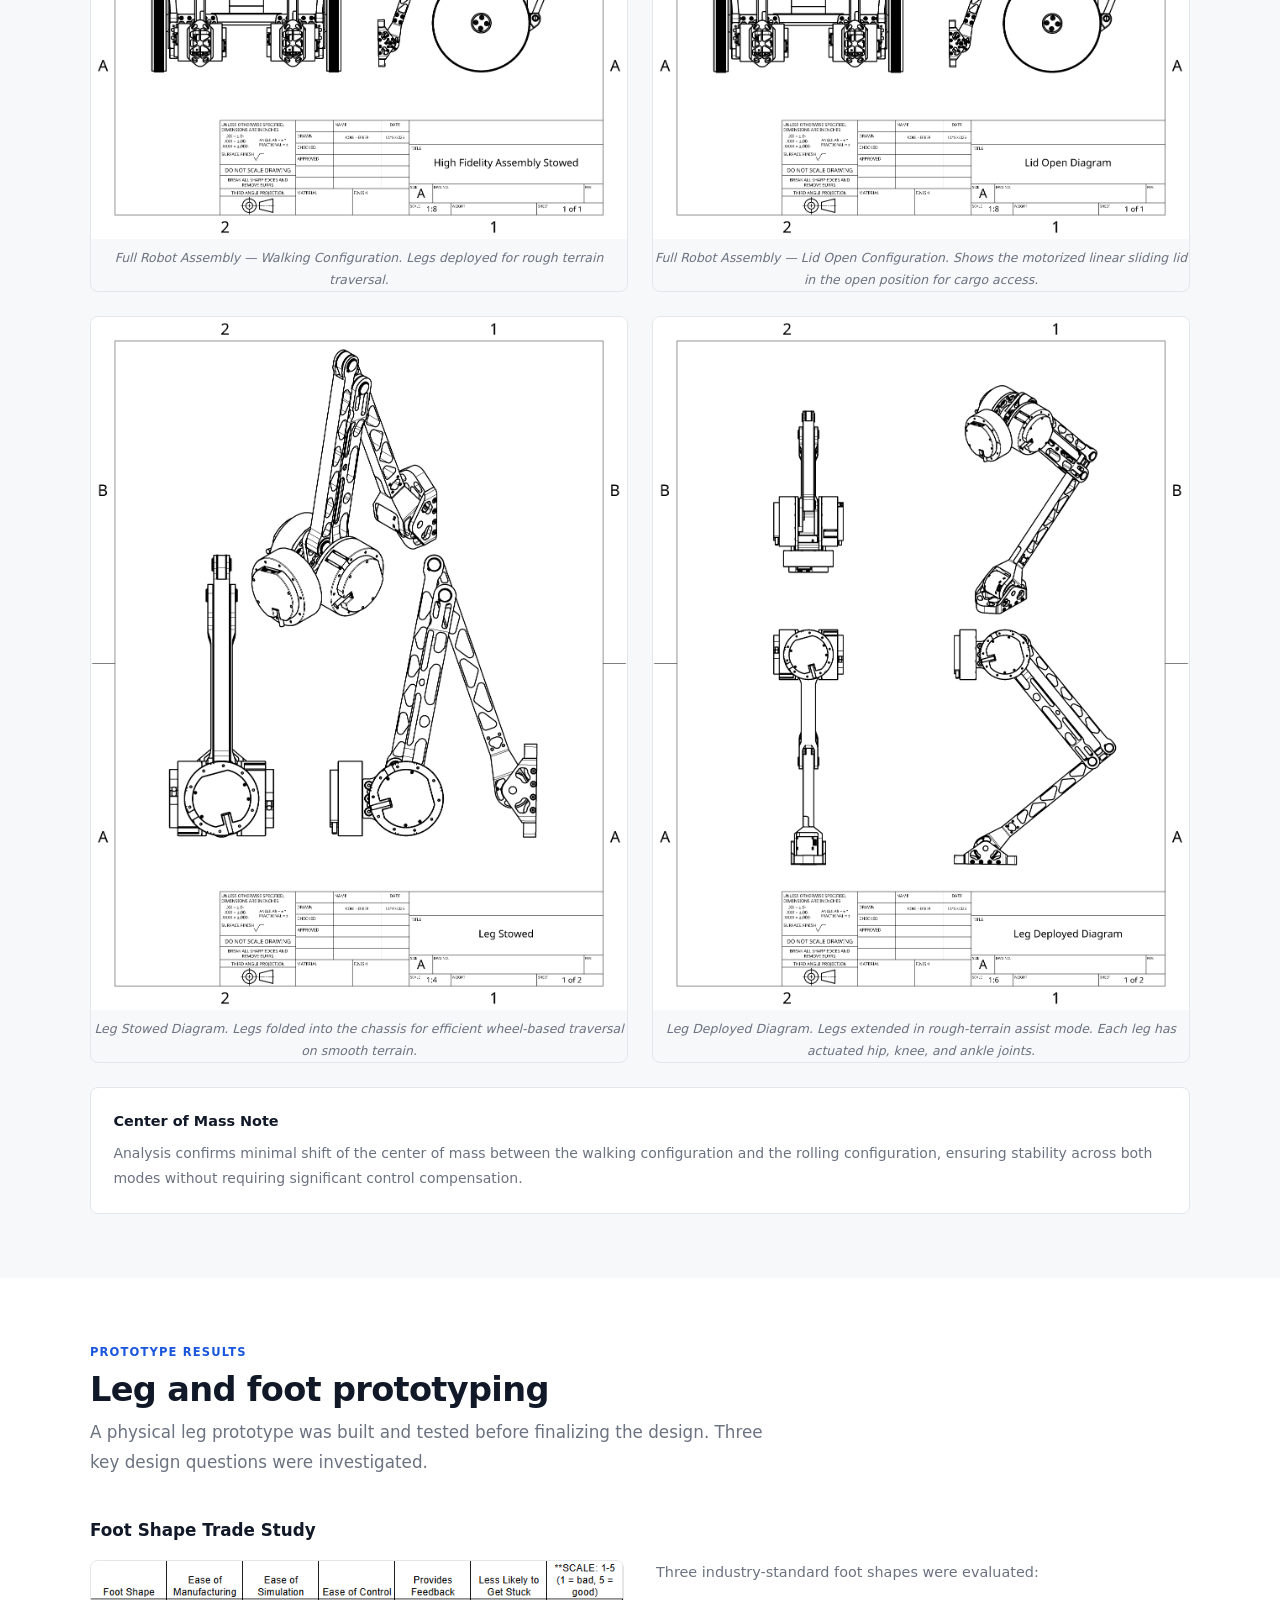
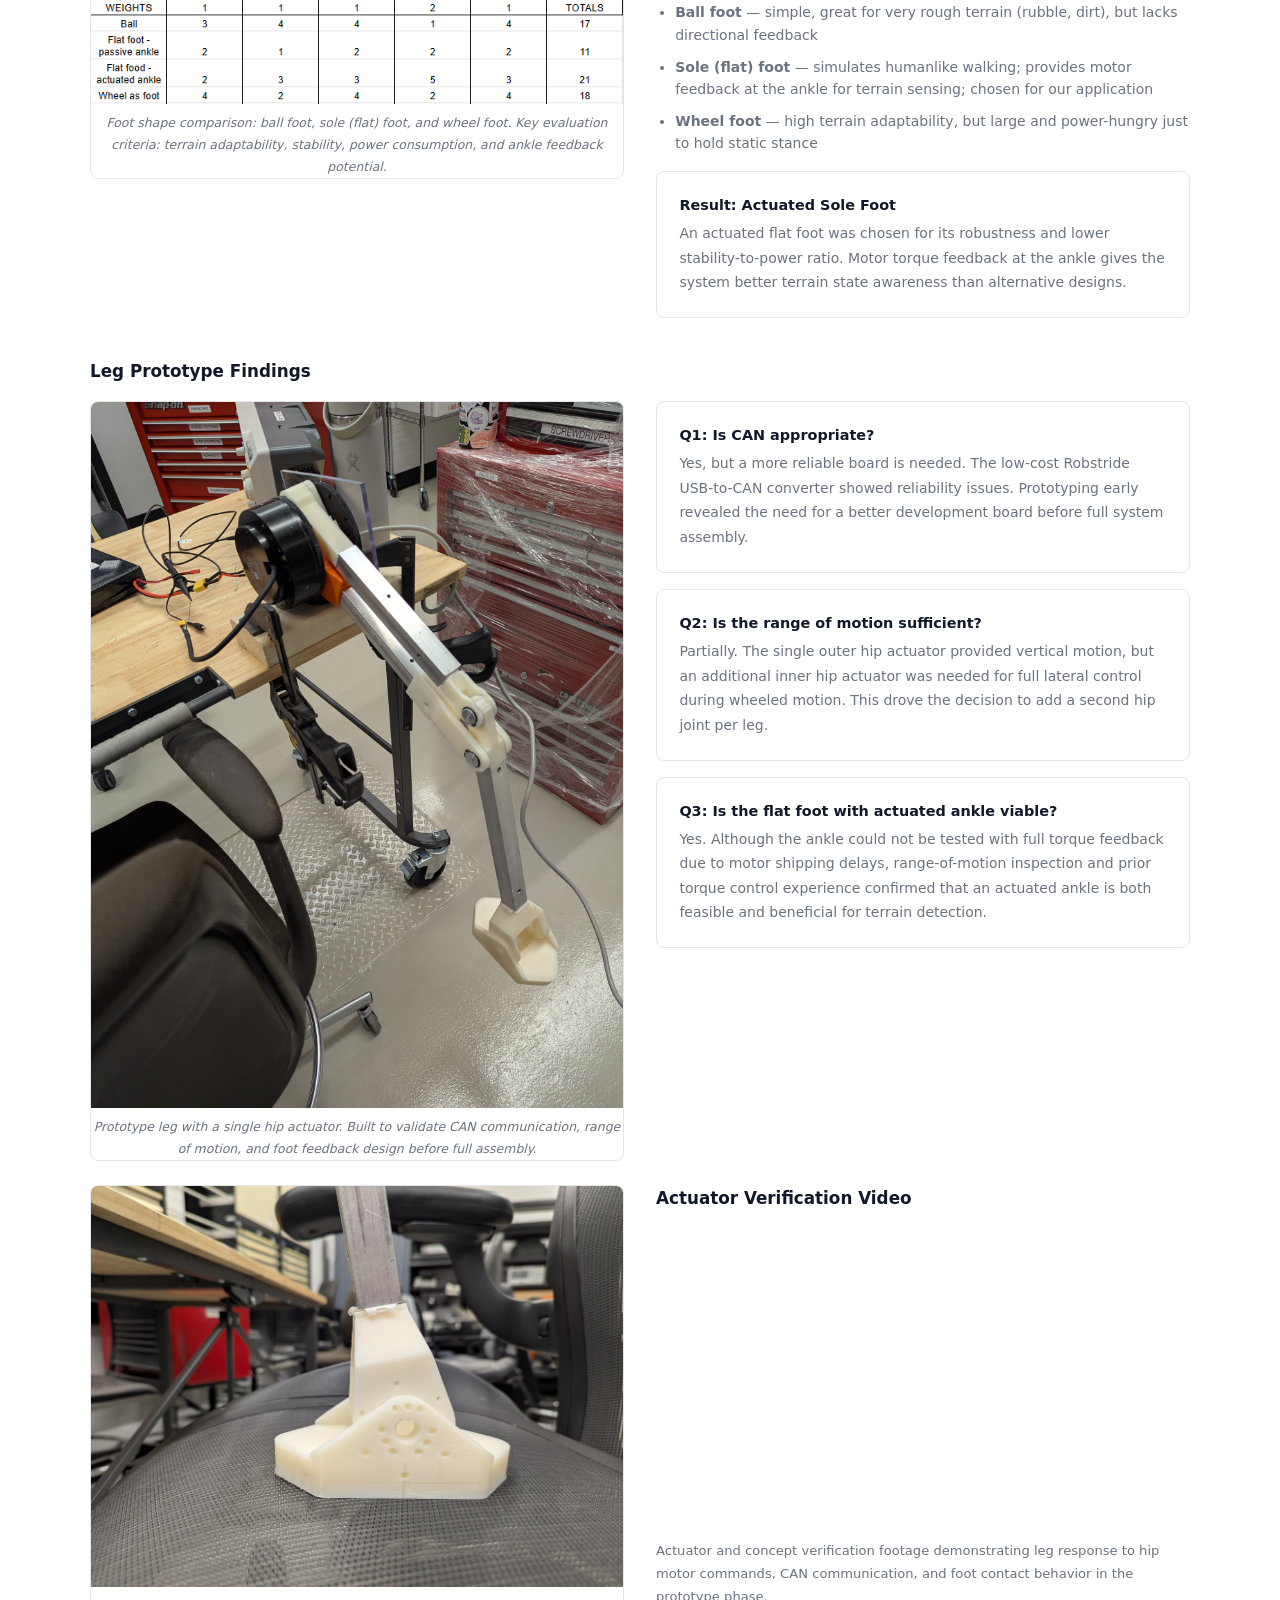
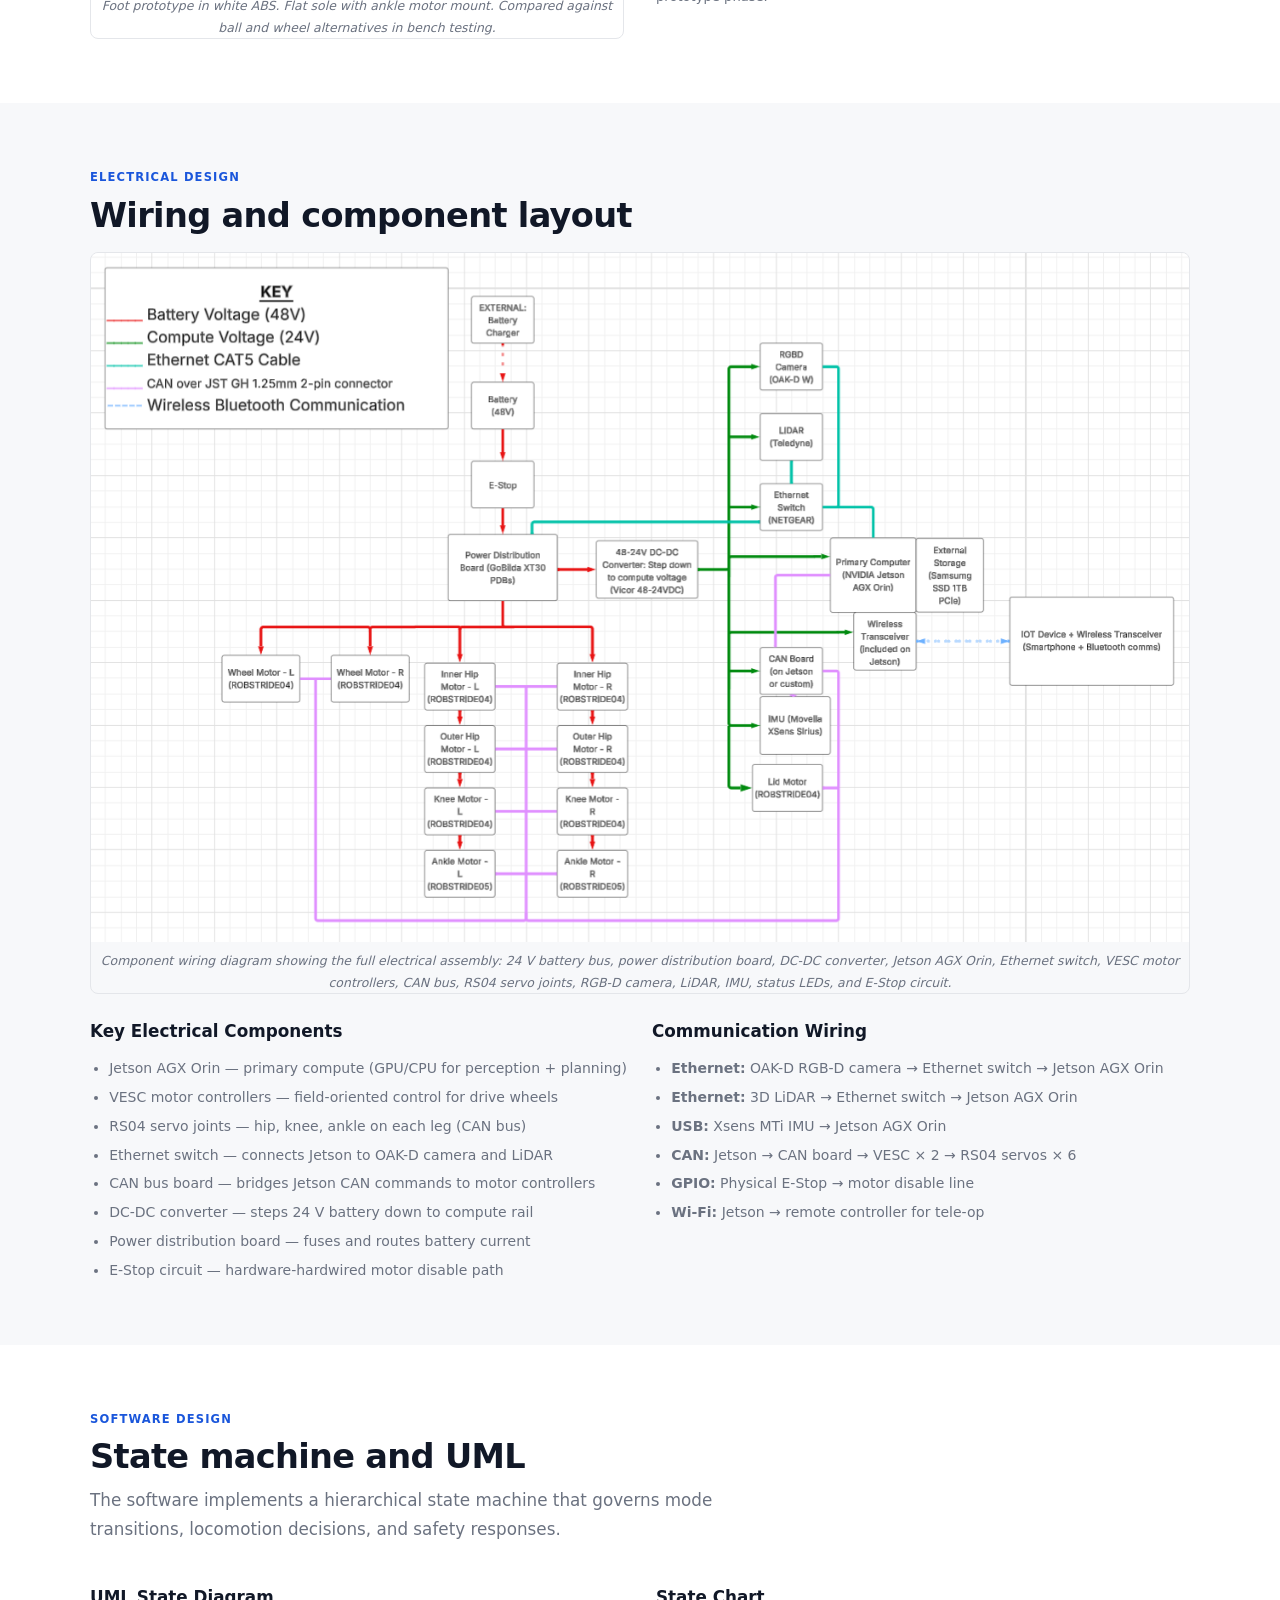
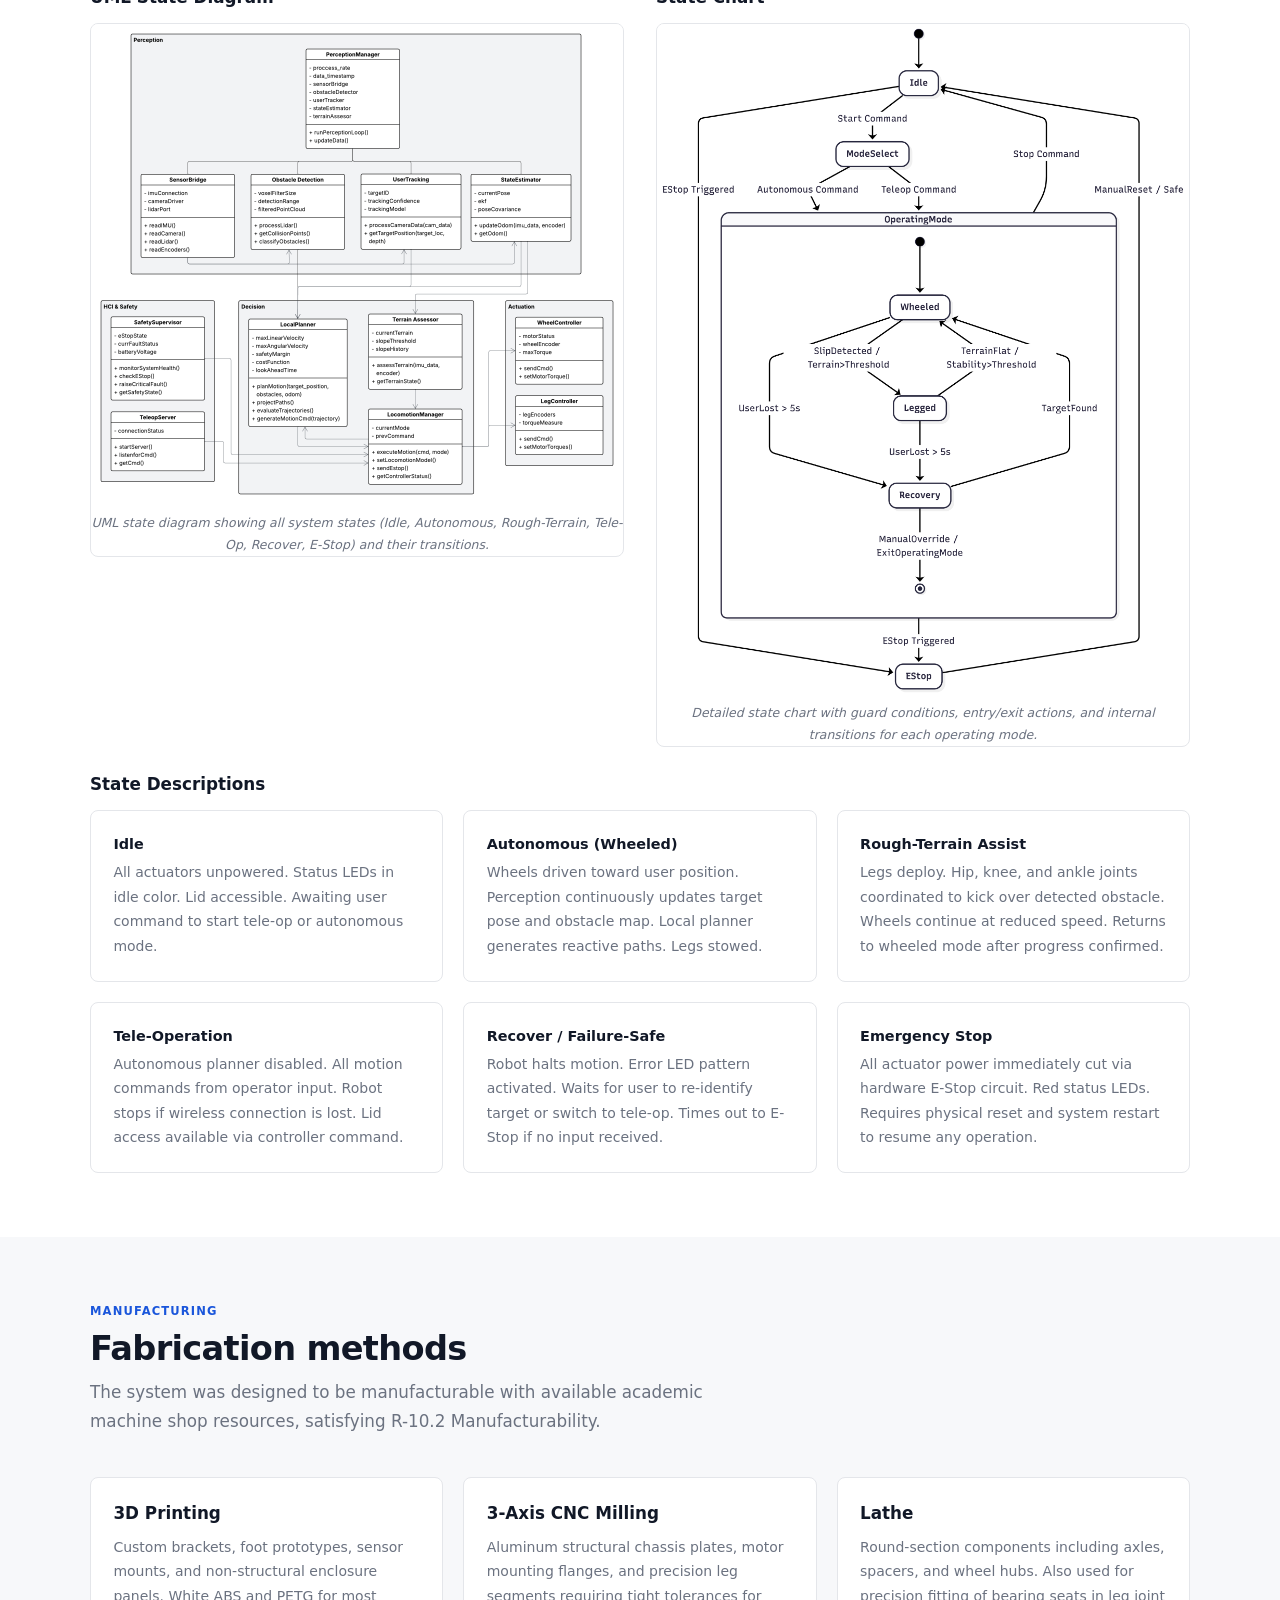
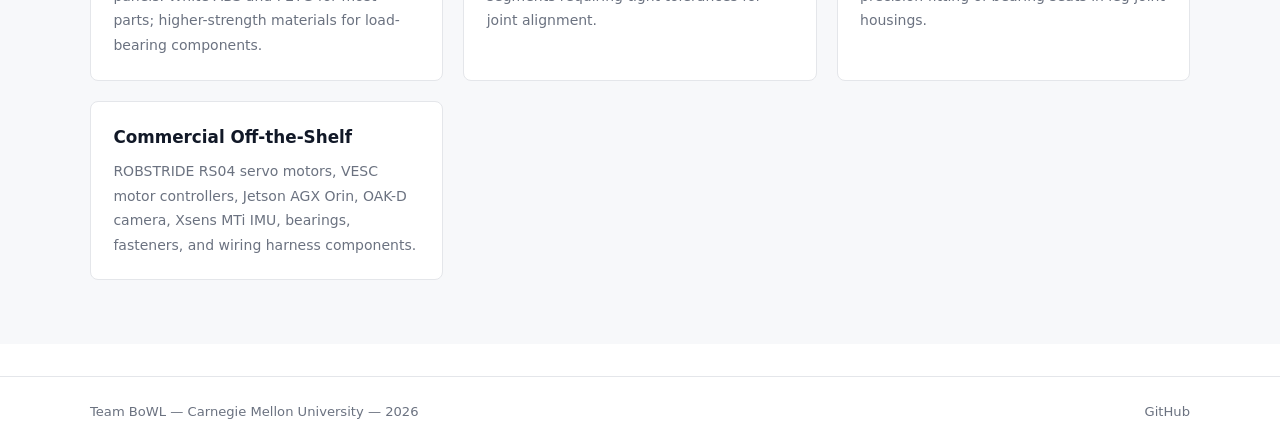
==== commit 128c17aa: "Move actuator verification video from landing page to design prototype section The SVR video is actu" ====
--- a/design.html
+++ b/design.html
@@ -147,10 +147,17 @@
         </div>
       </div>
 
-      <div style="margin-top:1.5rem">
-        <div class="img-bordered" style="max-width:400px">
+      <div class="grid-2" style="margin-top:1.5rem; gap:2rem; align-items:start">
+        <div class="img-bordered">
           <img src="assets/img/foot.jpg" alt="Foot prototype in white ABS" />
           <p class="img-caption">Foot prototype in white ABS. Flat sole with ankle motor mount. Compared against ball and wheel alternatives in bench testing.</p>
+        </div>
+        <div>
+          <h3 style="margin-bottom:0.75rem">Actuator Verification Video</h3>
+          <div class="video-full">
+            <iframe src="https://www.youtube.com/embed/pW4v2TRshao" title="Team BoWL Actuator &amp; Concept Verification" allowfullscreen></iframe>
+          </div>
+          <p style="font-size:0.82rem; color:var(--text-sub); margin-top:0.5rem">Actuator and concept verification footage demonstrating leg response to hip motor commands, CAN communication, and foot contact behavior in the prototype phase.</p>
         </div>
       </div>
     </div>
